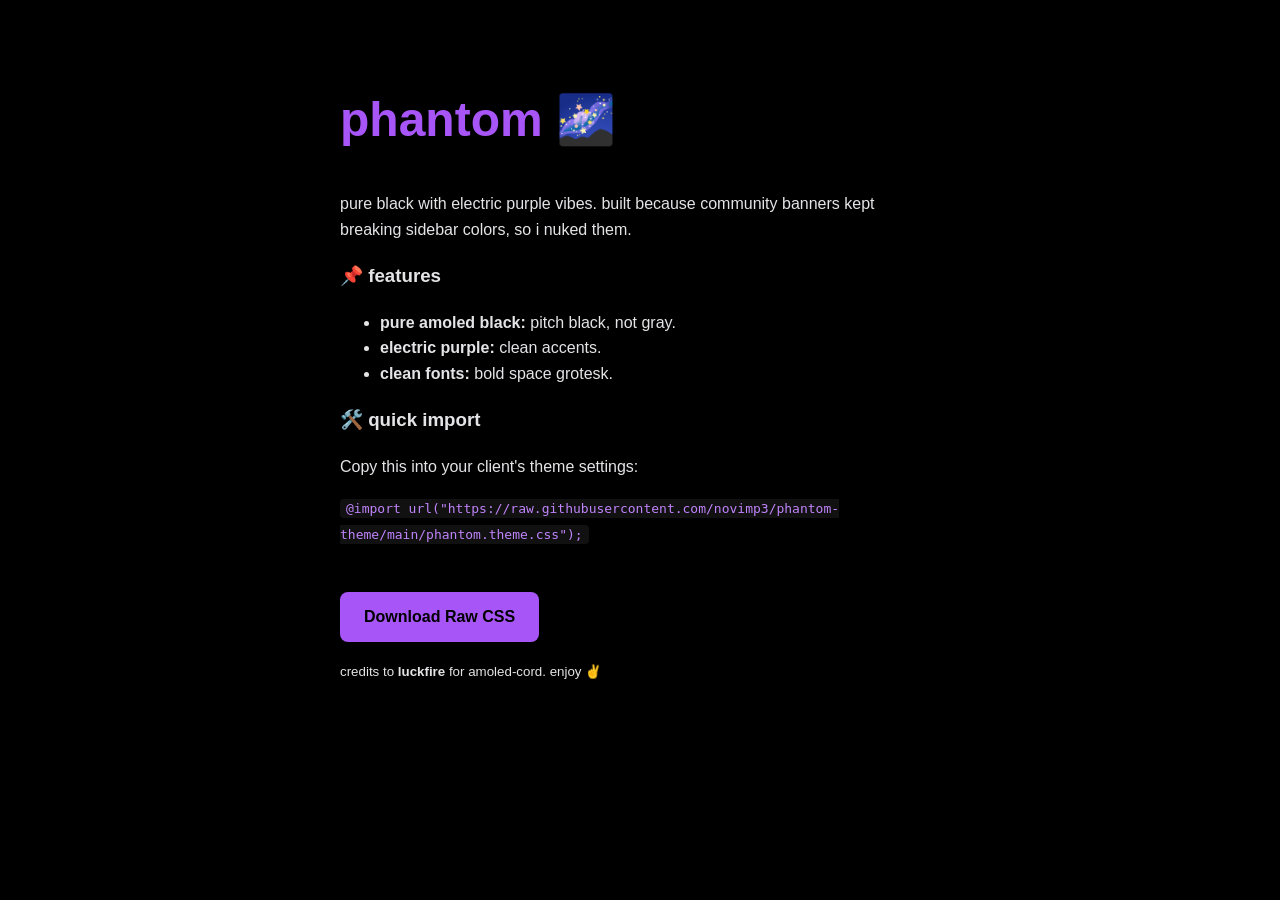
==== docs/index.html @ 42484d34 "Update and rename .gitkeep to index.html" ====
<!DOCTYPE html>
<html lang="en">
<head>
    <meta charset="UTF-8">
    <meta name="viewport" content="width=device-width, initial-scale=1.0">
    <title>phantom 🌌</title>
    <style>
        body {
            background-color: #000;
            color: #e4e4e7;
            font-family: 'Space Grotesk', sans-serif;
            margin: 0;
            padding: 50px;
            line-height: 1.6;
        }
        .container { max-width: 600px; margin: auto; }
        h1 { color: #a855f7; font-size: 3rem; }
        code { background: #111; padding: 2px 6px; border-radius: 4px; color: #c084fc; }
        a { color: #a855f7; text-decoration: none; font-weight: bold; }
        .btn {
            display: inline-block;
            background: #a855f7;
            color: #000;
            padding: 12px 24px;
            border-radius: 8px;
            font-weight: bold;
            margin-top: 20px;
        }
    </style>
</head>
<body>
    <div class="container">
        <h1>phantom 🌌</h1>
        <p>pure black with electric purple vibes. built because community banners kept breaking sidebar colors, so i nuked them.</p>
        
        <h3>📌 features</h3>
        <ul>
            <li><b>pure amoled black:</b> pitch black, not gray.</li>
            <li><b>electric purple:</b> clean accents.</li>
            <li><b>clean fonts:</b> bold space grotesk.</li>
        </ul>

        <h3>🛠️ quick import</h3>
        <p>Copy this into your client's theme settings:</p>
        <code>@import url("https://raw.githubusercontent.com/novimp3/phantom-theme/main/phantom.theme.css");</code>
        
        <br><br>
        <a href="https://raw.githubusercontent.com/novimp3/phantom-theme/main/phantom.theme.css" class="btn">Download Raw CSS</a>
        
        <p><small>credits to <b>luckfire</b> for amoled-cord. enjoy ✌️</small></p>
    </div>
</body>
</html>
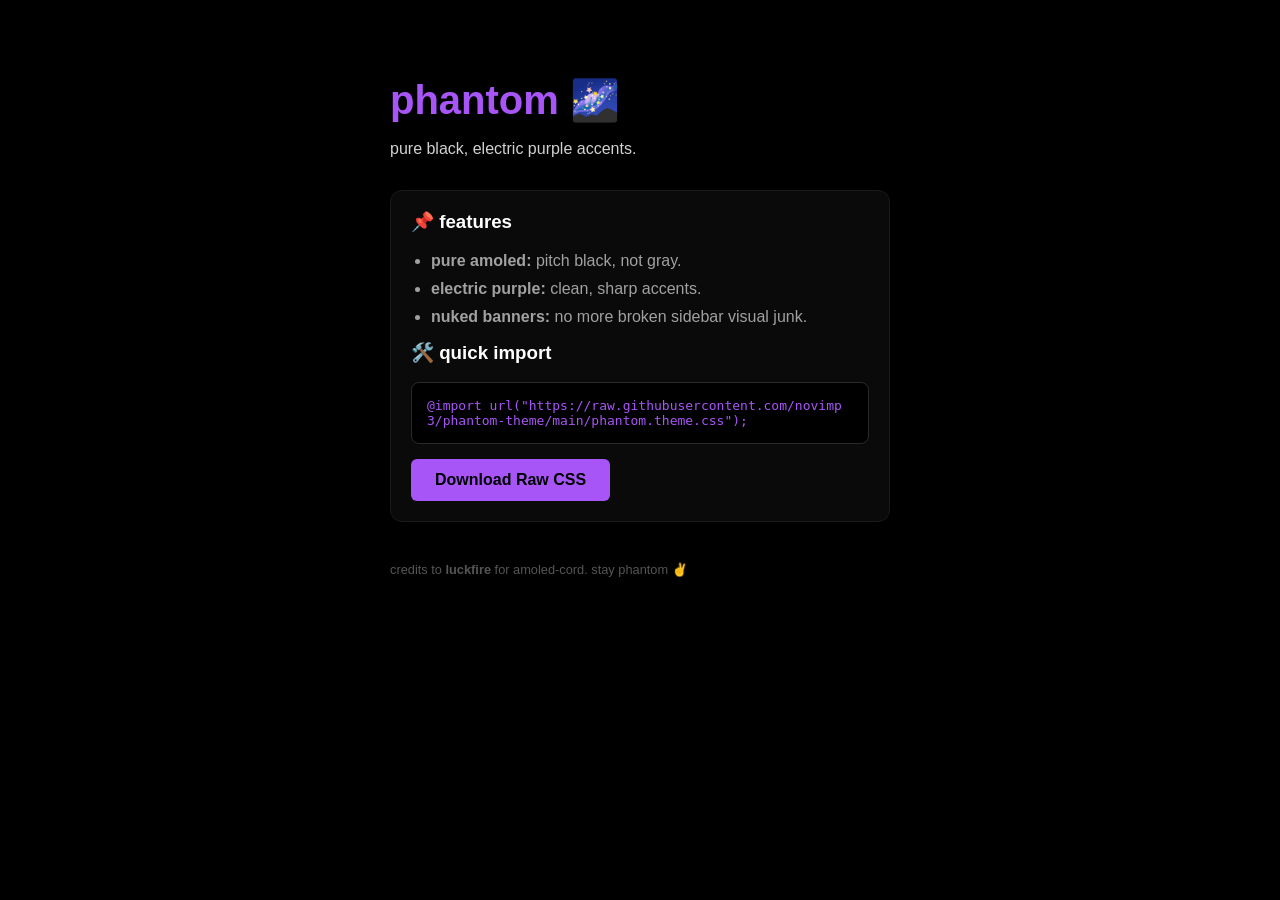
==== commit a6eb8266: "Update index.html" ====
--- a/docs/index.html
+++ b/docs/index.html
@@ -7,47 +7,69 @@
     <style>
         body {
             background-color: #000;
-            color: #e4e4e7;
-            font-family: 'Space Grotesk', sans-serif;
+            color: #d1d1d1;
+            font-family: -apple-system, BlinkMacSystemFont, "Segoe UI", Roboto, Helvetica, Arial, sans-serif;
+            display: flex;
+            justify-content: center;
+            padding: 50px 20px;
             margin: 0;
-            padding: 50px;
-            line-height: 1.6;
         }
-        .container { max-width: 600px; margin: auto; }
-        h1 { color: #a855f7; font-size: 3rem; }
-        code { background: #111; padding: 2px 6px; border-radius: 4px; color: #c084fc; }
-        a { color: #a855f7; text-decoration: none; font-weight: bold; }
+        .container {
+            max-width: 500px;
+            width: 100%;
+        }
+        h1 { color: #a855f7; font-size: 2.5rem; margin-bottom: 0.5rem; }
+        p { margin-bottom: 2rem; }
+        .feature-box { background: #0a0a0a; border: 1px solid #1a1a1a; padding: 20px; border-radius: 12px; }
+        h3 { color: #fff; margin-top: 0; }
+        ul { padding-left: 20px; color: #a1a1a1; }
+        li { margin-bottom: 10px; }
+        code {
+            display: block;
+            background: #000;
+            color: #a855f7;
+            padding: 15px;
+            border-radius: 8px;
+            border: 1px solid #2a2a2a;
+            margin: 15px 0;
+            word-break: break-all;
+        }
         .btn {
             display: inline-block;
             background: #a855f7;
             color: #000;
             padding: 12px 24px;
-            border-radius: 8px;
+            border-radius: 6px;
+            text-decoration: none;
             font-weight: bold;
-            margin-top: 20px;
+            transition: opacity 0.2s;
         }
+        .btn:hover { opacity: 0.8; }
+        footer { margin-top: 40px; font-size: 0.8rem; color: #555; }
     </style>
 </head>
 <body>
     <div class="container">
         <h1>phantom 🌌</h1>
-        <p>pure black with electric purple vibes. built because community banners kept breaking sidebar colors, so i nuked them.</p>
+        <p>pure black, electric purple accents.</p>
         
-        <h3>📌 features</h3>
-        <ul>
-            <li><b>pure amoled black:</b> pitch black, not gray.</li>
-            <li><b>electric purple:</b> clean accents.</li>
-            <li><b>clean fonts:</b> bold space grotesk.</li>
-        </ul>
+        <div class="feature-box">
+            <h3>📌 features</h3>
+            <ul>
+                <li><b>pure amoled:</b> pitch black, not gray.</li>
+                <li><b>electric purple:</b> clean, sharp accents.</li>
+                <li><b>nuked banners:</b> no more broken sidebar visual junk.</li>
+            </ul>
 
-        <h3>🛠️ quick import</h3>
-        <p>Copy this into your client's theme settings:</p>
-        <code>@import url("https://raw.githubusercontent.com/novimp3/phantom-theme/main/phantom.theme.css");</code>
-        
-        <br><br>
-        <a href="https://raw.githubusercontent.com/novimp3/phantom-theme/main/phantom.theme.css" class="btn">Download Raw CSS</a>
-        
-        <p><small>credits to <b>luckfire</b> for amoled-cord. enjoy ✌️</small></p>
+            <h3>🛠️ quick import</h3>
+            <code>@import url("https://raw.githubusercontent.com/novimp3/phantom-theme/main/phantom.theme.css");</code>
+            
+            <a href="https://raw.githubusercontent.com/novimp3/phantom-theme/main/phantom.theme.css" download="phantom.theme.css" class="btn">Download Raw CSS</a>
+        </div>
+
+        <footer>
+            credits to <b>luckfire</b> for amoled-cord. stay phantom ✌️
+        </footer>
     </div>
 </body>
 </html>
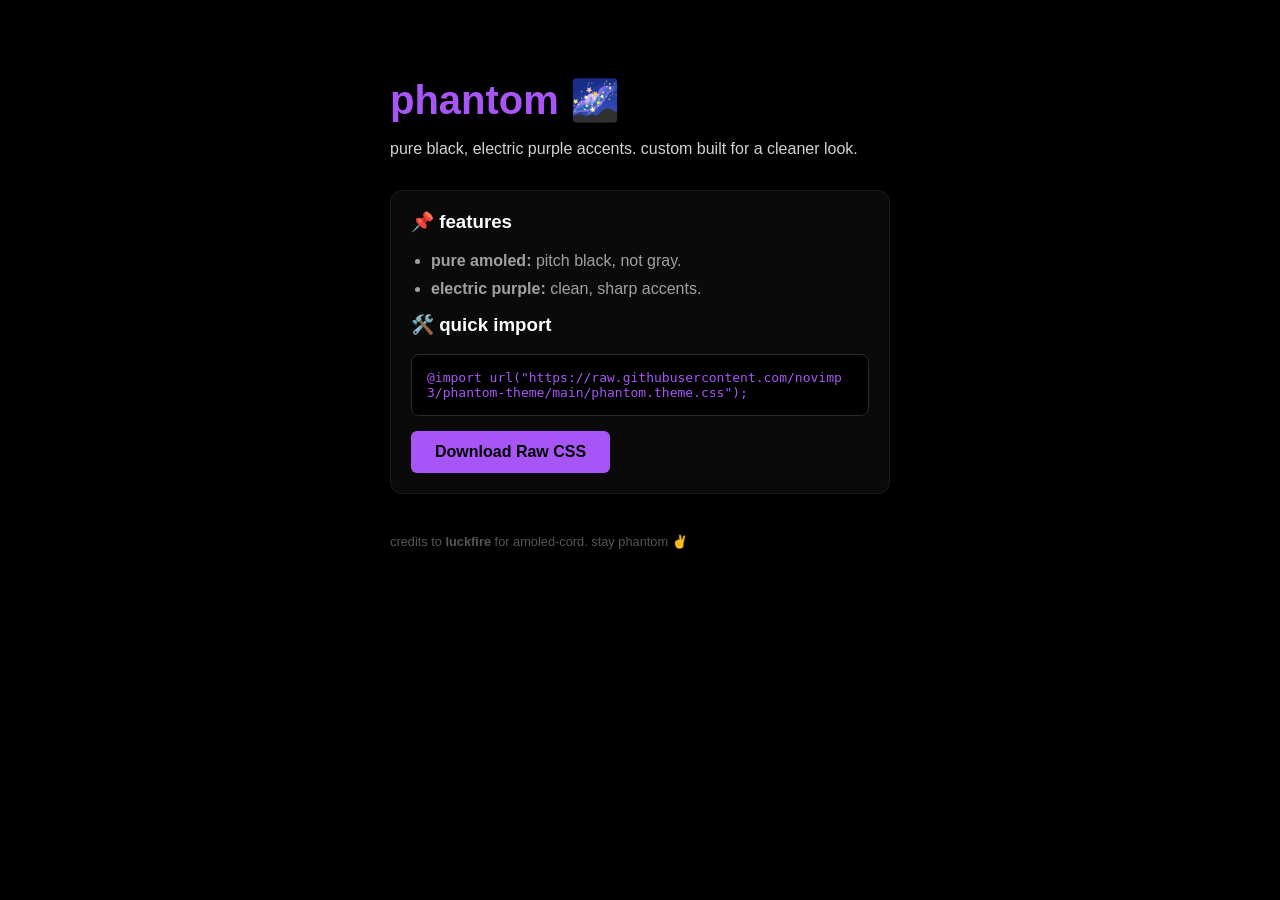
==== commit 52386cb9: "Update index.html" ====
--- a/docs/index.html
+++ b/docs/index.html
@@ -51,14 +51,13 @@
 <body>
     <div class="container">
         <h1>phantom 🌌</h1>
-        <p>pure black, electric purple accents.</p>
+        <p>pure black, electric purple accents. custom built for a cleaner look.</p>
         
         <div class="feature-box">
             <h3>📌 features</h3>
             <ul>
                 <li><b>pure amoled:</b> pitch black, not gray.</li>
                 <li><b>electric purple:</b> clean, sharp accents.</li>
-                <li><b>nuked banners:</b> no more broken sidebar visual junk.</li>
             </ul>
 
             <h3>🛠️ quick import</h3>
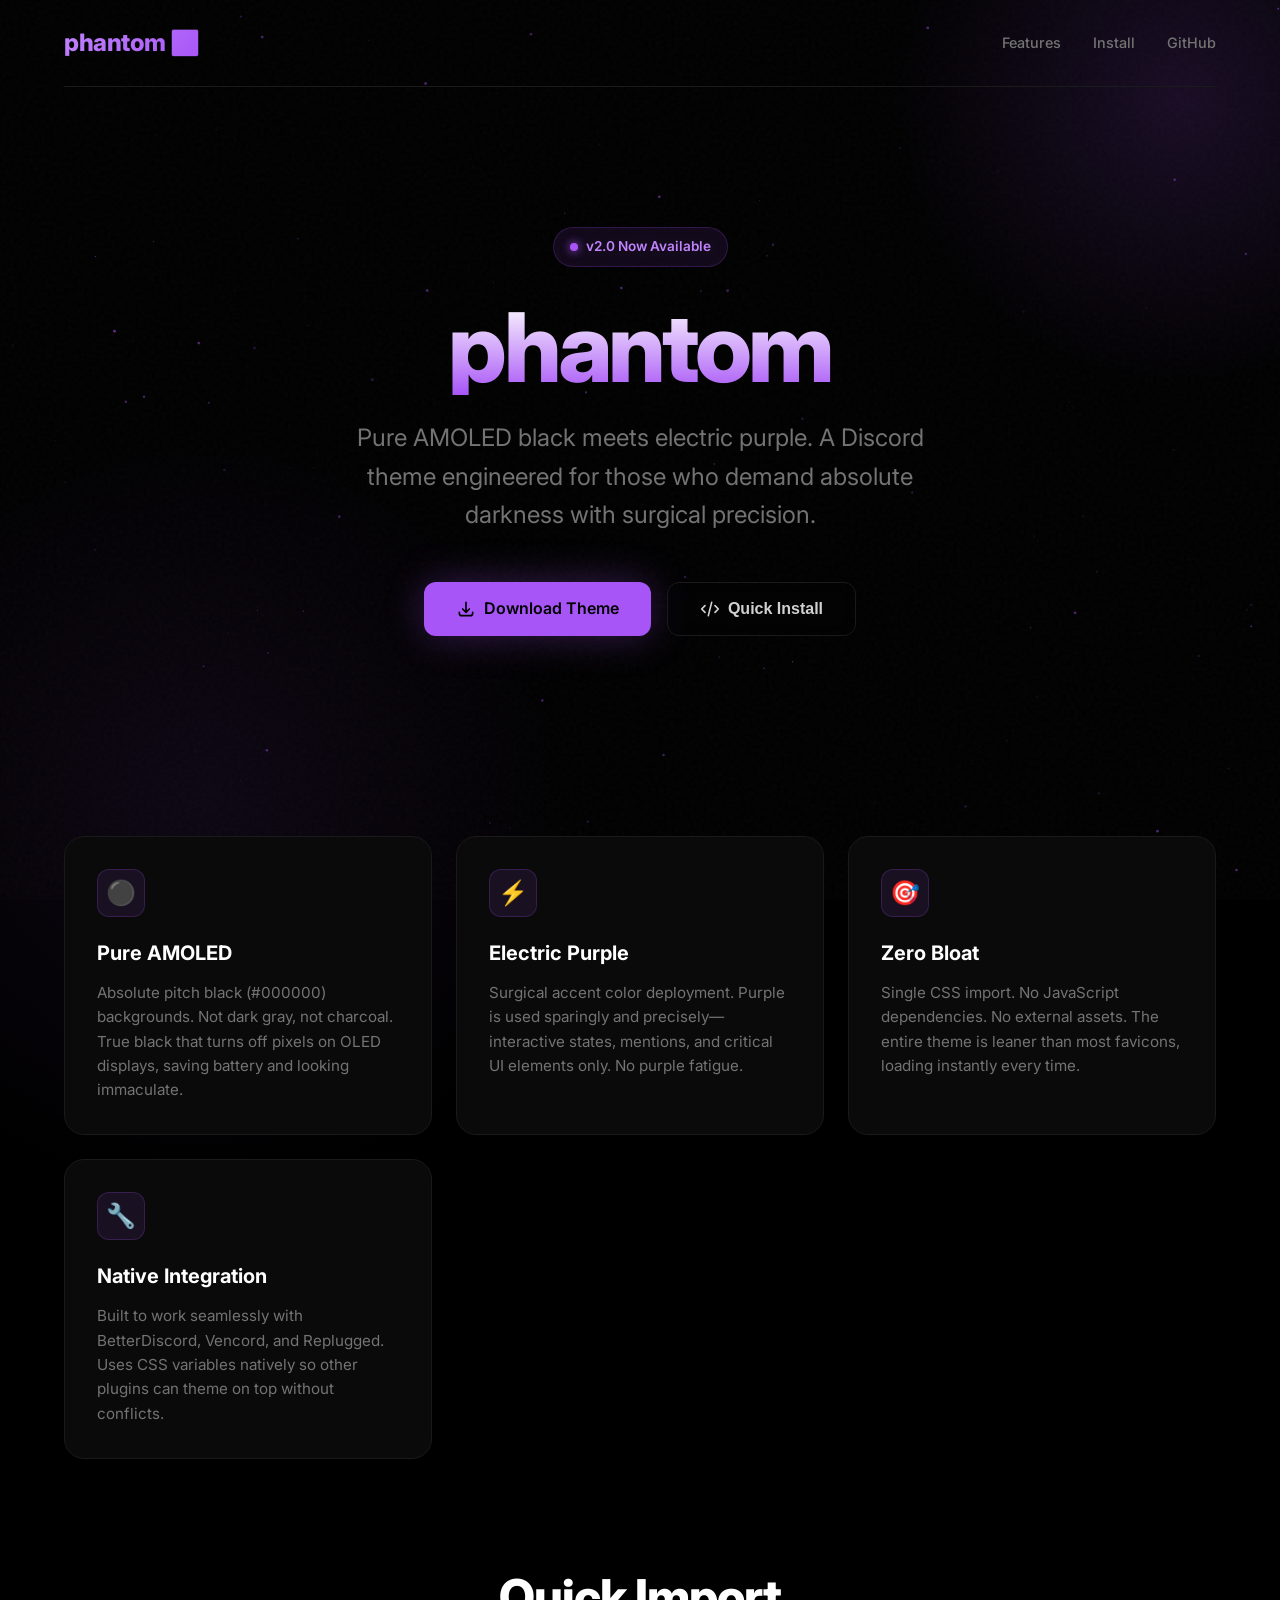
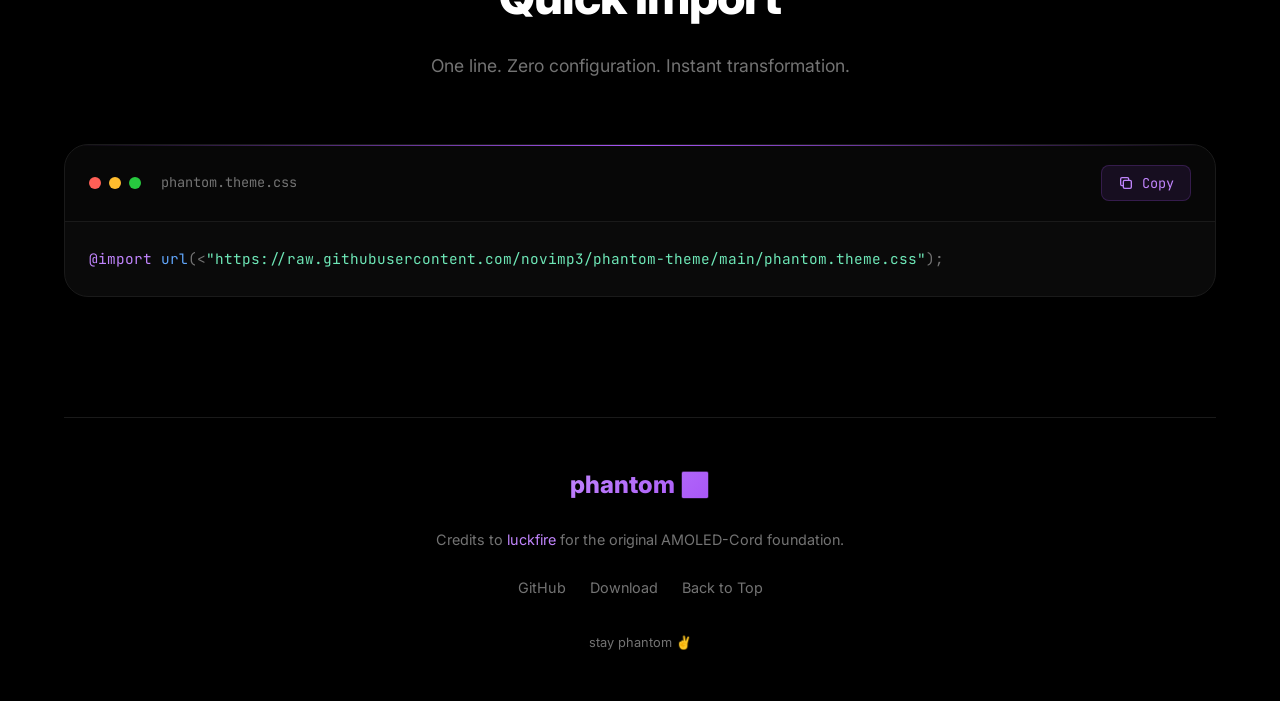
==== commit 3ae867a8: "Update index.html" ====
--- a/docs/index.html
+++ b/docs/index.html
@@ -5,70 +5,814 @@
     <meta name="viewport" content="width=device-width, initial-scale=1.0">
     <title>phantom 🌌</title>
     <style>
+        @import url('https://fonts.googleapis.com/css2?family=Inter:wght@300;400;500;600;700;800&family=JetBrains+Mono:wght@400;500&display=swap');
+        
+        * {
+            margin: 0;
+            padding: 0;
+            box-sizing: border-box;
+        }
+
+        :root {
+            --purple: #a855f7;
+            --purple-glow: #9333ea;
+            --purple-light: #c084fc;
+            --black: #000000;
+            --surface: #050505;
+            --surface-elevated: #0a0a0a;
+            --border: #1a1a1a;
+            --border-hover: #2a2a2a;
+            --text: #d1d1d1;
+            --text-muted: #737373;
+            --text-bright: #ffffff;
+        }
+
         body {
-            background-color: #000;
-            color: #d1d1d1;
-            font-family: -apple-system, BlinkMacSystemFont, "Segoe UI", Roboto, Helvetica, Arial, sans-serif;
-            display: flex;
+            background-color: var(--black);
+            color: var(--text);
+            font-family: 'Inter', -apple-system, BlinkMacSystemFont, sans-serif;
+            overflow-x: hidden;
+            line-height: 1.6;
+        }
+
+        #starfield {
+            position: fixed;
+            top: 0;
+            left: 0;
+            width: 100%;
+            height: 100%;
+            z-index: 0;
+            pointer-events: none;
+        }
+
+        .noise {
+            position: fixed;
+            top: 0;
+            left: 0;
+            width: 100%;
+            height: 100%;
+            opacity: 0.03;
+            z-index: 1;
+            pointer-events: none;
+            background-image: url("data:image/svg+xml,%3Csvg viewBox='0 0 256 256' xmlns='http://www.w3.org/2000/svg'%3E%3Cfilter id='noise'%3E%3CfeTurbulence type='fractalNoise' baseFrequency='0.9' numOctaves='4' stitchTiles='stitch'/%3E%3C/filter%3E%3Crect width='100%25' height='100%25' filter='url(%23noise)'/%3E%3C/svg%3E");
+        }
+
+        .orb {
+            position: fixed;
+            width: 600px;
+            height: 600px;
+            border-radius: 50%;
+            background: radial-gradient(circle, rgba(168,85,247,0.15) 0%, transparent 70%);
+            top: -200px;
+            right: -200px;
+            pointer-events: none;
+            z-index: 0;
+            animation: orbFloat 20s ease-in-out infinite;
+        }
+
+        .orb-2 {
+            bottom: -300px;
+            left: -200px;
+            top: auto;
+            right: auto;
+            width: 800px;
+            height: 800px;
+            background: radial-gradient(circle, rgba(168,85,247,0.08) 0%, transparent 70%);
+            animation-delay: -10s;
+        }
+
+        @keyframes orbFloat {
+            0%, 100% { transform: translate(0, 0) scale(1); }
+            33% { transform: translate(30px, -30px) scale(1.1); }
+            66% { transform: translate(-20px, 20px) scale(0.9); }
+        }
+
+        .container {
+            position: relative;
+            z-index: 2;
+            max-width: 1200px;
+            margin: 0 auto;
+            padding: 0 24px;
+        }
+
+        nav {
+            display: flex;
+            justify-content: space-between;
+            align-items: center;
+            padding: 24px 0;
+            margin-bottom: 80px;
+            border-bottom: 1px solid var(--border);
+            animation: fadeInDown 0.8s ease-out;
+        }
+
+        .logo {
+            font-size: 1.5rem;
+            font-weight: 800;
+            background: linear-gradient(135deg, var(--purple-light), var(--purple));
+            -webkit-background-clip: text;
+            -webkit-text-fill-color: transparent;
+            background-clip: text;
+            letter-spacing: -0.02em;
+        }
+
+        .nav-links {
+            display: flex;
+            gap: 32px;
+            list-style: none;
+        }
+
+        .nav-links a {
+            color: var(--text-muted);
+            text-decoration: none;
+            font-size: 0.9rem;
+            font-weight: 500;
+            transition: color 0.3s;
+            position: relative;
+        }
+
+        .nav-links a::after {
+            content: '';
+            position: absolute;
+            bottom: -4px;
+            left: 0;
+            width: 0;
+            height: 2px;
+            background: var(--purple);
+            transition: width 0.3s;
+        }
+
+        .nav-links a:hover {
+            color: var(--text-bright);
+        }
+
+        .nav-links a:hover::after {
+            width: 100%;
+        }
+
+        .hero {
+            text-align: center;
+            padding: 60px 0 100px;
+            animation: fadeInUp 1s ease-out;
+        }
+
+        .badge {
+            display: inline-flex;
+            align-items: center;
+            gap: 8px;
+            background: rgba(168,85,247,0.1);
+            border: 1px solid rgba(168,85,247,0.2);
+            color: var(--purple-light);
+            padding: 8px 16px;
+            border-radius: 100px;
+            font-size: 0.85rem;
+            font-weight: 600;
+            margin-bottom: 32px;
+            backdrop-filter: blur(10px);
+        }
+
+        .badge::before {
+            content: '';
+            width: 8px;
+            height: 8px;
+            background: var(--purple);
+            border-radius: 50%;
+            box-shadow: 0 0 10px var(--purple);
+            animation: pulse 2s infinite;
+        }
+
+        @keyframes pulse {
+            0%, 100% { opacity: 1; transform: scale(1); }
+            50% { opacity: 0.5; transform: scale(1.2); }
+        }
+
+        h1 {
+            font-size: clamp(3rem, 8vw, 6rem);
+            font-weight: 800;
+            letter-spacing: -0.04em;
+            line-height: 1;
+            margin-bottom: 24px;
+            background: linear-gradient(180deg, #ffffff 0%, #a855f7 100%);
+            -webkit-background-clip: text;
+            -webkit-text-fill-color: transparent;
+            background-clip: text;
+        }
+
+        .hero-subtitle {
+            font-size: clamp(1.1rem, 2.5vw, 1.5rem);
+            color: var(--text-muted);
+            max-width: 600px;
+            margin: 0 auto 48px;
+            font-weight: 400;
+        }
+
+        .hero-cta {
+            display: flex;
+            gap: 16px;
             justify-content: center;
-            padding: 50px 20px;
-            margin: 0;
-        }
-        .container {
+            flex-wrap: wrap;
+        }
+
+        .btn {
+            display: inline-flex;
+            align-items: center;
+            gap: 8px;
+            padding: 14px 32px;
+            border-radius: 12px;
+            font-weight: 600;
+            font-size: 1rem;
+            text-decoration: none;
+            transition: all 0.3s cubic-bezier(0.4, 0, 0.2, 1);
+            cursor: pointer;
+            border: none;
+            position: relative;
+            overflow: hidden;
+        }
+
+        .btn-primary {
+            background: var(--purple);
+            color: var(--black);
+            box-shadow: 0 0 40px rgba(168,85,247,0.3);
+        }
+
+        .btn-primary:hover {
+            transform: translateY(-2px);
+            box-shadow: 0 0 60px rgba(168,85,247,0.5);
+        }
+
+        .btn-secondary {
+            background: transparent;
+            color: var(--text);
+            border: 1px solid var(--border);
+            backdrop-filter: blur(10px);
+        }
+
+        .btn-secondary:hover {
+            border-color: var(--purple);
+            background: rgba(168,85,247,0.05);
+            transform: translateY(-2px);
+        }
+
+        .features-section {
+            margin: 100px 0;
+        }
+
+        .features-grid {
+            display: grid;
+            grid-template-columns: repeat(auto-fit, minmax(300px, 1fr));
+            gap: 24px;
+        }
+
+        .feature-card {
+            background: var(--surface-elevated);
+            border: 1px solid var(--border);
+            border-radius: 20px;
+            padding: 32px;
+            position: relative;
+            overflow: hidden;
+            transition: all 0.4s cubic-bezier(0.4, 0, 0.2, 1);
+            animation: fadeInUp 1s ease-out;
+            animation-fill-mode: both;
+        }
+
+        .feature-card:nth-child(1) { animation-delay: 0.1s; }
+        .feature-card:nth-child(2) { animation-delay: 0.2s; }
+        .feature-card:nth-child(3) { animation-delay: 0.3s; }
+        .feature-card:nth-child(4) { animation-delay: 0.4s; }
+
+        .feature-card::before {
+            content: '';
+            position: absolute;
+            top: 0;
+            left: 0;
+            right: 0;
+            height: 1px;
+            background: linear-gradient(90deg, transparent, var(--purple), transparent);
+            opacity: 0;
+            transition: opacity 0.4s;
+        }
+
+        .feature-card:hover {
+            border-color: var(--border-hover);
+            transform: translateY(-4px);
+            box-shadow: 0 20px 40px rgba(0,0,0,0.5);
+        }
+
+        .feature-card:hover::before {
+            opacity: 1;
+        }
+
+        .feature-icon {
+            width: 48px;
+            height: 48px;
+            background: rgba(168,85,247,0.1);
+            border: 1px solid rgba(168,85,247,0.2);
+            border-radius: 12px;
+            display: flex;
+            align-items: center;
+            justify-content: center;
+            font-size: 1.5rem;
+            margin-bottom: 20px;
+            transition: all 0.3s;
+        }
+
+        .feature-card:hover .feature-icon {
+            background: rgba(168,85,247,0.2);
+            transform: scale(1.1);
+            box-shadow: 0 0 20px rgba(168,85,247,0.2);
+        }
+
+        .feature-card h3 {
+            color: var(--text-bright);
+            font-size: 1.25rem;
+            margin-bottom: 12px;
+            font-weight: 700;
+        }
+
+        .feature-card p {
+            color: var(--text-muted);
+            font-size: 0.95rem;
+            line-height: 1.6;
+        }
+
+        .code-section {
+            margin: 100px 0;
+            animation: fadeInUp 1s ease-out;
+        }
+
+        .section-header {
+            text-align: center;
+            margin-bottom: 64px;
+            animation: fadeInUp 1s ease-out;
+        }
+
+        .section-header h2 {
+            font-size: clamp(2rem, 5vw, 3rem);
+            font-weight: 800;
+            color: var(--text-bright);
+            margin-bottom: 16px;
+            letter-spacing: -0.02em;
+        }
+
+        .section-header p {
+            color: var(--text-muted);
+            font-size: 1.1rem;
             max-width: 500px;
-            width: 100%;
-        }
-        h1 { color: #a855f7; font-size: 2.5rem; margin-bottom: 0.5rem; }
-        p { margin-bottom: 2rem; }
-        .feature-box { background: #0a0a0a; border: 1px solid #1a1a1a; padding: 20px; border-radius: 12px; }
-        h3 { color: #fff; margin-top: 0; }
-        ul { padding-left: 20px; color: #a1a1a1; }
-        li { margin-bottom: 10px; }
-        code {
+            margin: 0 auto;
+        }
+
+        .code-window {
+            background: var(--surface-elevated);
+            border: 1px solid var(--border);
+            border-radius: 24px;
+            overflow: hidden;
+            position: relative;
+        }
+
+        .code-window::before {
+            content: '';
+            position: absolute;
+            top: 0;
+            left: 0;
+            right: 0;
+            height: 1px;
+            background: linear-gradient(90deg, transparent, var(--purple), transparent);
+        }
+
+        .code-header {
+            display: flex;
+            align-items: center;
+            justify-content: space-between;
+            padding: 20px 24px;
+            border-bottom: 1px solid var(--border);
+            background: rgba(0,0,0,0.3);
+        }
+
+        .code-header-left {
+            display: flex;
+            align-items: center;
+            gap: 12px;
+        }
+
+        .code-dots {
+            display: flex;
+            gap: 8px;
+        }
+
+        .code-dot {
+            width: 12px;
+            height: 12px;
+            border-radius: 50%;
+        }
+
+        .code-label {
+            color: var(--text-muted);
+            font-size: 0.85rem;
+            font-family: 'JetBrains Mono', monospace;
+            margin-left: 8px;
+        }
+
+        .copy-btn {
+            background: rgba(168,85,247,0.1);
+            border: 1px solid rgba(168,85,247,0.2);
+            color: var(--purple-light);
+            padding: 8px 16px;
+            border-radius: 8px;
+            font-family: 'JetBrains Mono', monospace;
+            font-size: 0.85rem;
+            cursor: pointer;
+            transition: all 0.3s;
+            display: flex;
+            align-items: center;
+            gap: 8px;
+        }
+
+        .copy-btn:hover {
+            background: rgba(168,85,247,0.2);
+            box-shadow: 0 0 20px rgba(168,85,247,0.1);
+        }
+
+        .copy-btn.copied {
+            background: rgba(39, 201, 63, 0.1);
+            border-color: rgba(39, 201, 63, 0.2);
+            color: #27c93f;
+        }
+
+        .code-content {
+            padding: 24px;
+            overflow-x: auto;
+        }
+
+        .code-content code {
+            font-family: 'JetBrains Mono', monospace;
+            font-size: 0.9rem;
+            line-height: 1.8;
+            color: var(--text-muted);
             display: block;
-            background: #000;
-            color: #a855f7;
-            padding: 15px;
-            border-radius: 8px;
-            border: 1px solid #2a2a2a;
-            margin: 15px 0;
-            word-break: break-all;
-        }
-        .btn {
-            display: inline-block;
-            background: #a855f7;
-            color: #000;
-            padding: 12px 24px;
-            border-radius: 6px;
+        }
+
+        .code-keyword { color: var(--purple-light); }
+        .code-string { color: #6ee7b7; }
+        .code-comment { color: #525252; }
+        .code-func { color: #60a5fa; }
+
+        footer {
+            margin-top: 120px;
+            padding: 48px 0;
+            border-top: 1px solid var(--border);
+            text-align: center;
+            animation: fadeInUp 1s ease-out;
+        }
+
+        .footer-content {
+            display: flex;
+            flex-direction: column;
+            align-items: center;
+            gap: 24px;
+        }
+
+        .footer-logo {
+            font-size: 1.5rem;
+            font-weight: 800;
+            background: linear-gradient(135deg, var(--purple-light), var(--purple));
+            -webkit-background-clip: text;
+            -webkit-text-fill-color: transparent;
+            background-clip: text;
+        }
+
+        .footer-text {
+            color: var(--text-muted);
+            font-size: 0.9rem;
+        }
+
+        .footer-text a {
+            color: var(--purple-light);
             text-decoration: none;
-            font-weight: bold;
-            transition: opacity 0.2s;
-        }
-        .btn:hover { opacity: 0.8; }
-        footer { margin-top: 40px; font-size: 0.8rem; color: #555; }
+            transition: opacity 0.3s;
+        }
+
+        .footer-text a:hover {
+            opacity: 0.8;
+        }
+
+        .footer-links {
+            display: flex;
+            gap: 24px;
+            list-style: none;
+        }
+
+        .footer-links a {
+            color: var(--text-muted);
+            text-decoration: none;
+            font-size: 0.9rem;
+            transition: color 0.3s;
+        }
+
+        .footer-links a:hover {
+            color: var(--text-bright);
+        }
+
+        ::-webkit-scrollbar {
+            width: 8px;
+            height: 8px;
+        }
+
+        ::-webkit-scrollbar-track {
+            background: var(--black);
+        }
+
+        ::-webkit-scrollbar-thumb {
+            background: var(--border);
+            border-radius: 4px;
+        }
+
+        ::-webkit-scrollbar-thumb:hover {
+            background: var(--border-hover);
+        }
+
+        ::selection {
+            background: rgba(168,85,247,0.3);
+            color: var(--text-bright);
+        }
+
+        @keyframes fadeInUp {
+            from {
+                opacity: 0;
+                transform: translateY(30px);
+            }
+            to {
+                opacity: 1;
+                transform: translateY(0);
+            }
+        }
+
+        @keyframes fadeInDown {
+            from {
+                opacity: 0;
+                transform: translateY(-20px);
+            }
+            to {
+                opacity: 1;
+                transform: translateY(0);
+            }
+        }
+
+        @media (max-width: 768px) {
+            .nav-links {
+                display: none;
+            }
+            
+            .hero-cta {
+                flex-direction: column;
+                align-items: center;
+            }
+            
+            .btn {
+                width: 100%;
+                justify-content: center;
+                max-width: 300px;
+            }
+        }
+
+        .glow-hover {
+            transition: box-shadow 0.3s;
+        }
+
+        .glow-hover:hover {
+            box-shadow: 0 0 30px rgba(168,85,247,0.15);
+        }
     </style>
+<base target="_blank">
 </head>
 <body>
+    <canvas id="starfield"></canvas>
+    <div class="noise"></div>
+    <div class="orb"></div>
+    <div class="orb orb-2"></div>
+
     <div class="container">
-        <h1>phantom 🌌</h1>
-        <p>pure black, electric purple accents. custom built for a cleaner look.</p>
-        
-        <div class="feature-box">
-            <h3>📌 features</h3>
-            <ul>
-                <li><b>pure amoled:</b> pitch black, not gray.</li>
-                <li><b>electric purple:</b> clean, sharp accents.</li>
+        <nav>
+            <div class="logo">phantom 🌌</div>
+            <ul class="nav-links">
+                <li><a href="#features">Features</a></li>
+                <li><a href="#install">Install</a></li>
+                <li><a href="https://github.com/novimp3/phantom-theme" target="_blank">GitHub</a></li>
             </ul>
-
-            <h3>🛠️ quick import</h3>
-            <code>@import url("https://raw.githubusercontent.com/novimp3/phantom-theme/main/phantom.theme.css");</code>
-            
-            <a href="https://raw.githubusercontent.com/novimp3/phantom-theme/main/phantom.theme.css" download="phantom.theme.css" class="btn">Download Raw CSS</a>
-        </div>
+        </nav>
+
+        <section class="hero">
+            <div class="badge">v2.0 Now Available</div>
+            <h1>phantom</h1>
+            <p class="hero-subtitle">Pure AMOLED black meets electric purple. A Discord theme engineered for those who demand absolute darkness with surgical precision.</p>
+            <div class="hero-cta">
+                <a href="https://raw.githubusercontent.com/novimp3/phantom-theme/main/phantom.theme.css" download="phantom.theme.css" class="btn btn-primary">
+                    <svg width="20" height="20" fill="none" stroke="currentColor" viewBox="0 0 24 24"><path stroke-linecap="round" stroke-linejoin="round" stroke-width="2" d="M4 16v1a3 3 0 003 3h10a3 3 0 003-3v-1m-4-4l-4 4m0 0l-4-4m4 4V4"></path></svg>
+                    Download Theme
+                </a>
+                <button class="btn btn-secondary" onclick="document.getElementById('install').scrollIntoView({behavior: 'smooth'})">
+                    <svg width="20" height="20" fill="none" stroke="currentColor" viewBox="0 0 24 24"><path stroke-linecap="round" stroke-linejoin="round" stroke-width="2" d="M10 20l4-16m4 4l4 4-4 4M6 16l-4-4 4-4"></path></svg>
+                    Quick Install
+                </button>
+            </div>
+        </section>
+
+        <section class="features-section" id="features">
+            <div class="features-grid">
+                <div class="feature-card">
+                    <div class="feature-icon">⚫</div>
+                    <h3>Pure AMOLED</h3>
+                    <p>Absolute pitch black (#000000) backgrounds. Not dark gray, not charcoal. True black that turns off pixels on OLED displays, saving battery and looking immaculate.</p>
+                </div>
+                <div class="feature-card">
+                    <div class="feature-icon">⚡</div>
+                    <h3>Electric Purple</h3>
+                    <p>Surgical accent color deployment. Purple is used sparingly and precisely—interactive states, mentions, and critical UI elements only. No purple fatigue.</p>
+                </div>
+                <div class="feature-card">
+                    <div class="feature-icon">🎯</div>
+                    <h3>Zero Bloat</h3>
+                    <p>Single CSS import. No JavaScript dependencies. No external assets. The entire theme is leaner than most favicons, loading instantly every time.</p>
+                </div>
+                <div class="feature-card">
+                    <div class="feature-icon">🔧</div>
+                    <h3>Native Integration</h3>
+                    <p>Built to work seamlessly with BetterDiscord, Vencord, and Replugged. Uses CSS variables natively so other plugins can theme on top without conflicts.</p>
+                </div>
+            </div>
+        </section>
+
+        <section class="code-section" id="install">
+            <div class="section-header">
+                <h2>Quick Import</h2>
+                <p>One line. Zero configuration. Instant transformation.</p>
+            </div>
+            <div class="code-window glow-hover">
+                <div class="code-header">
+                    <div class="code-header-left">
+                        <div class="code-dots">
+                            <div class="code-dot" style="background: #ff5f56;"></div>
+                            <div class="code-dot" style="background: #ffbd2e;"></div>
+                            <div class="code-dot" style="background: #27c93f;"></div>
+                        </div>
+                        <span class="code-label">phantom.theme.css</span>
+                    </div>
+                    <button class="copy-btn" onclick="copyCode(this)">
+                        <svg width="16" height="16" fill="none" stroke="currentColor" viewBox="0 0 24 24"><path stroke-linecap="round" stroke-linejoin="round" stroke-width="2" d="M8 16H6a2 2 0 01-2-2V6a2 2 0 012-2h8a2 2 0 012 2v2m-6 12h8a2 2 0 002-2v-8a2 2 0 00-2-2h-8a2 2 0 00-2 2v8a2 2 0 002 2z"></path></svg>
+                        <span>Copy</span>
+                    </button>
+                </div>
+                <div class="code-content">
+                    <code><span class="code-keyword">@import</span> <span class="code-func">url</span>(<<span class="code-string">"https://raw.githubusercontent.com/novimp3/phantom-theme/main/phantom.theme.css"</span>);</code>
+                </div>
+            </div>
+        </section>
 
         <footer>
-            credits to <b>luckfire</b> for amoled-cord. stay phantom ✌️
+            <div class="footer-content">
+                <div class="footer-logo">phantom 🌌</div>
+                <p class="footer-text">
+                    Credits to <a href="https://github.com/luckfire" target="_blank">luckfire</a> for the original AMOLED-Cord foundation.
+                </p>
+                <ul class="footer-links">
+                    <li><a href="https://github.com/novimp3/phantom-theme" target="_blank">GitHub</a></li>
+                    <li><a href="https://raw.githubusercontent.com/novimp3/phantom-theme/main/phantom.theme.css" download>Download</a></li>
+                    <li><a href="#" onclick="window.scrollTo({top: 0, behavior: 'smooth'}); return false;">Back to Top</a></li>
+                </ul>
+                <p class="footer-text" style="font-size: 0.8rem; margin-top: 8px;">stay phantom ✌️</p>
+            </div>
         </footer>
     </div>
+
+    <script>
+        const canvas = document.getElementById('starfield');
+        const ctx = canvas.getContext('2d');
+        let width, height;
+        let stars = [];
+        const numStars = 150;
+
+        function resize() {
+            width = window.innerWidth;
+            height = window.innerHeight;
+            canvas.width = width;
+            canvas.height = height;
+        }
+
+        class Star {
+            constructor() {
+                this.reset();
+            }
+
+            reset() {
+                this.x = Math.random() * width;
+                this.y = Math.random() * height;
+                this.size = Math.random() * 1.5;
+                this.speedX = (Math.random() - 0.5) * 0.2;
+                this.speedY = (Math.random() - 0.5) * 0.2;
+                this.opacity = Math.random();
+                this.fadeSpeed = 0.005 + Math.random() * 0.01;
+            }
+
+            update() {
+                this.x += this.speedX;
+                this.y += this.speedY;
+                this.opacity += this.fadeSpeed;
+
+                if (this.opacity > 1 || this.opacity < 0) {
+                    this.fadeSpeed = -this.fadeSpeed;
+                }
+
+                if (this.x < 0 || this.x > width || this.y < 0 || this.y > height) {
+                    this.reset();
+                }
+            }
+
+            draw() {
+                ctx.fillStyle = `rgba(168, 85, 247, ${this.opacity * 0.5})`;
+                ctx.beginPath();
+                ctx.arc(this.x, this.y, this.size, 0, Math.PI * 2);
+                ctx.fill();
+            }
+        }
+
+        function initStars() {
+            stars = [];
+            for (let i = 0; i < numStars; i++) {
+                stars.push(new Star());
+            }
+        }
+
+        function animate() {
+            ctx.clearRect(0, 0, width, height);
+            stars.forEach(star => {
+                star.update();
+                star.draw();
+            });
+            requestAnimationFrame(animate);
+        }
+
+        window.addEventListener('resize', () => {
+            resize();
+            initStars();
+        });
+
+        resize();
+        initStars();
+        animate();
+
+        function copyCode(btn) {
+            const code = `@import url("https://raw.githubusercontent.com/novimp3/phantom-theme/main/phantom.theme.css");`;
+            navigator.clipboard.writeText(code).then(() => {
+                const original = btn.innerHTML;
+                btn.innerHTML = `<svg width="16" height="16" fill="none" stroke="currentColor" viewBox="0 0 24 24"><path stroke-linecap="round" stroke-linejoin="round" stroke-width="2" d="M5 13l4 4L19 7"></path></svg><span>Copied!</span>`;
+                btn.classList.add('copied');
+                
+                setTimeout(() => {
+                    btn.innerHTML = original;
+                    btn.classList.remove('copied');
+                }, 2000);
+            });
+        }
+
+        const observerOptions = {
+            threshold: 0.1,
+            rootMargin: '0px 0px -50px 0px'
+        };
+
+        const observer = new IntersectionObserver((entries) => {
+            entries.forEach(entry => {
+                if (entry.isIntersecting) {
+                    entry.target.style.opacity = '1';
+                    entry.target.style.transform = 'translateY(0)';
+                }
+            });
+        }, observerOptions);
+
+        document.querySelectorAll('.feature-card').forEach(el => {
+            el.style.opacity = '0';
+            el.style.transform = 'translateY(20px)';
+            el.style.transition = 'opacity 0.6s ease-out, transform 0.6s ease-out';
+            observer.observe(el);
+        });
+
+        document.querySelectorAll('a[href^="#"]').forEach(anchor => {
+            anchor.addEventListener('click', function (e) {
+                e.preventDefault();
+                const target = document.querySelector(this.getAttribute('href'));
+                if (target) {
+                    target.scrollIntoView({ behavior: 'smooth', block: 'start' });
+                }
+            });
+        });
+
+        document.addEventListener('mousemove', (e) => {
+            const orbs = document.querySelectorAll('.orb');
+            const x = (e.clientX / window.innerWidth - 0.5) * 20;
+            const y = (e.clientY / window.innerHeight - 0.5) * 20;
+            
+            orbs.forEach((orb, index) => {
+                const factor = index === 0 ? 1 : -1;
+                orb.style.transform = `translate(${x * factor}px, ${y * factor}px)`;
+            });
+        });
+    </script>
 </body>
 </html>
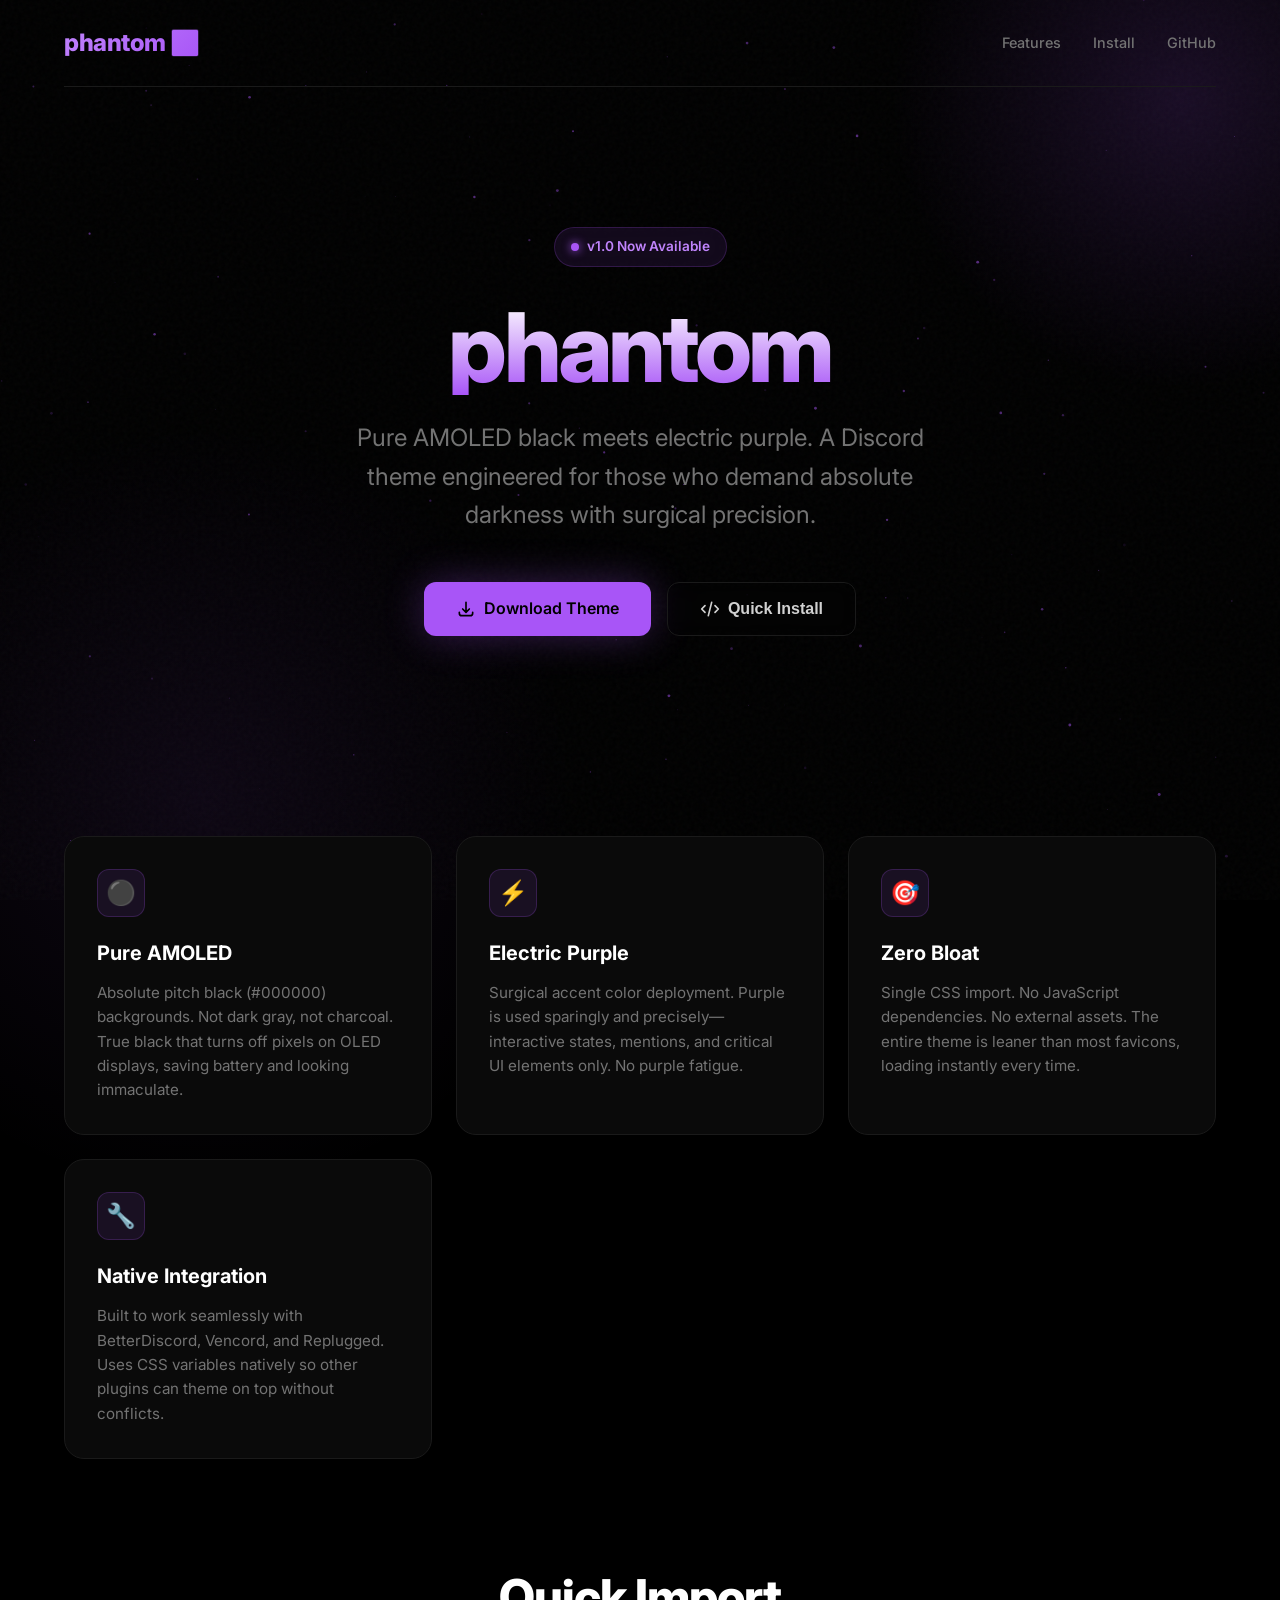
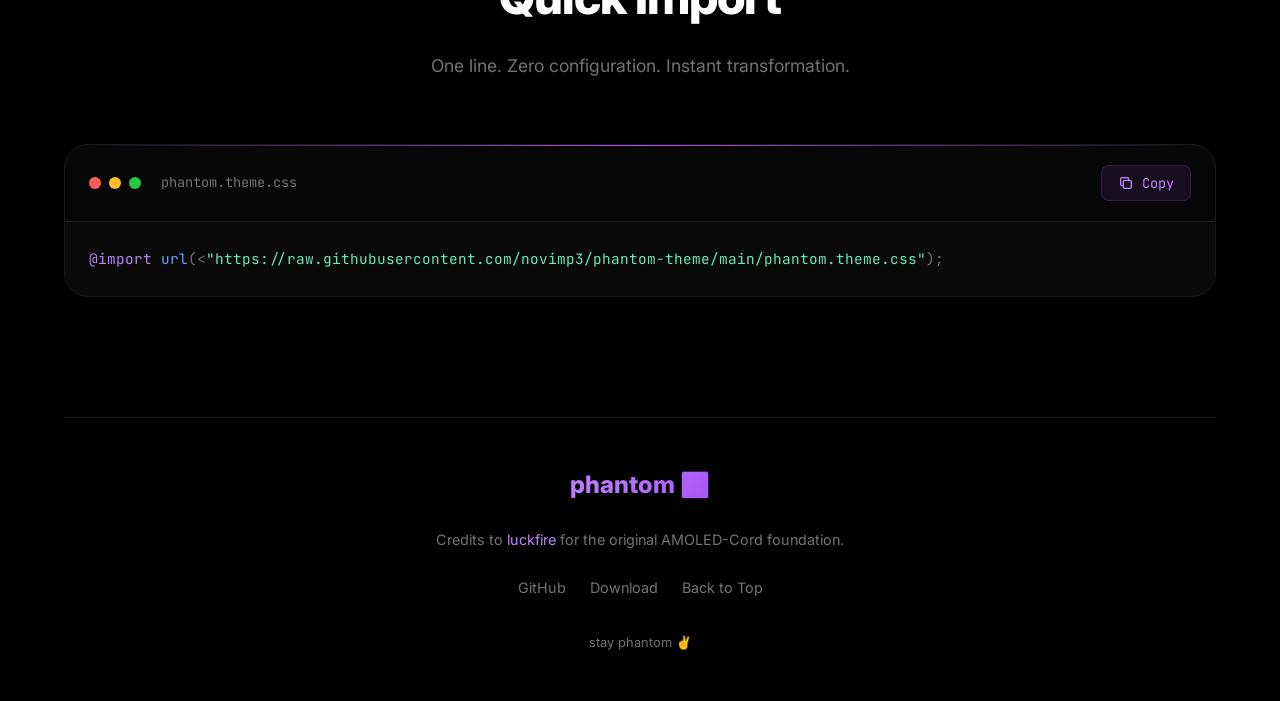
==== commit b5b345b1: "Update index.html" ====
--- a/docs/index.html
+++ b/docs/index.html
@@ -600,7 +600,7 @@
         </nav>
 
         <section class="hero">
-            <div class="badge">v2.0 Now Available</div>
+            <div class="badge">v1.0 Now Available</div>
             <h1>phantom</h1>
             <p class="hero-subtitle">Pure AMOLED black meets electric purple. A Discord theme engineered for those who demand absolute darkness with surgical precision.</p>
             <div class="hero-cta">
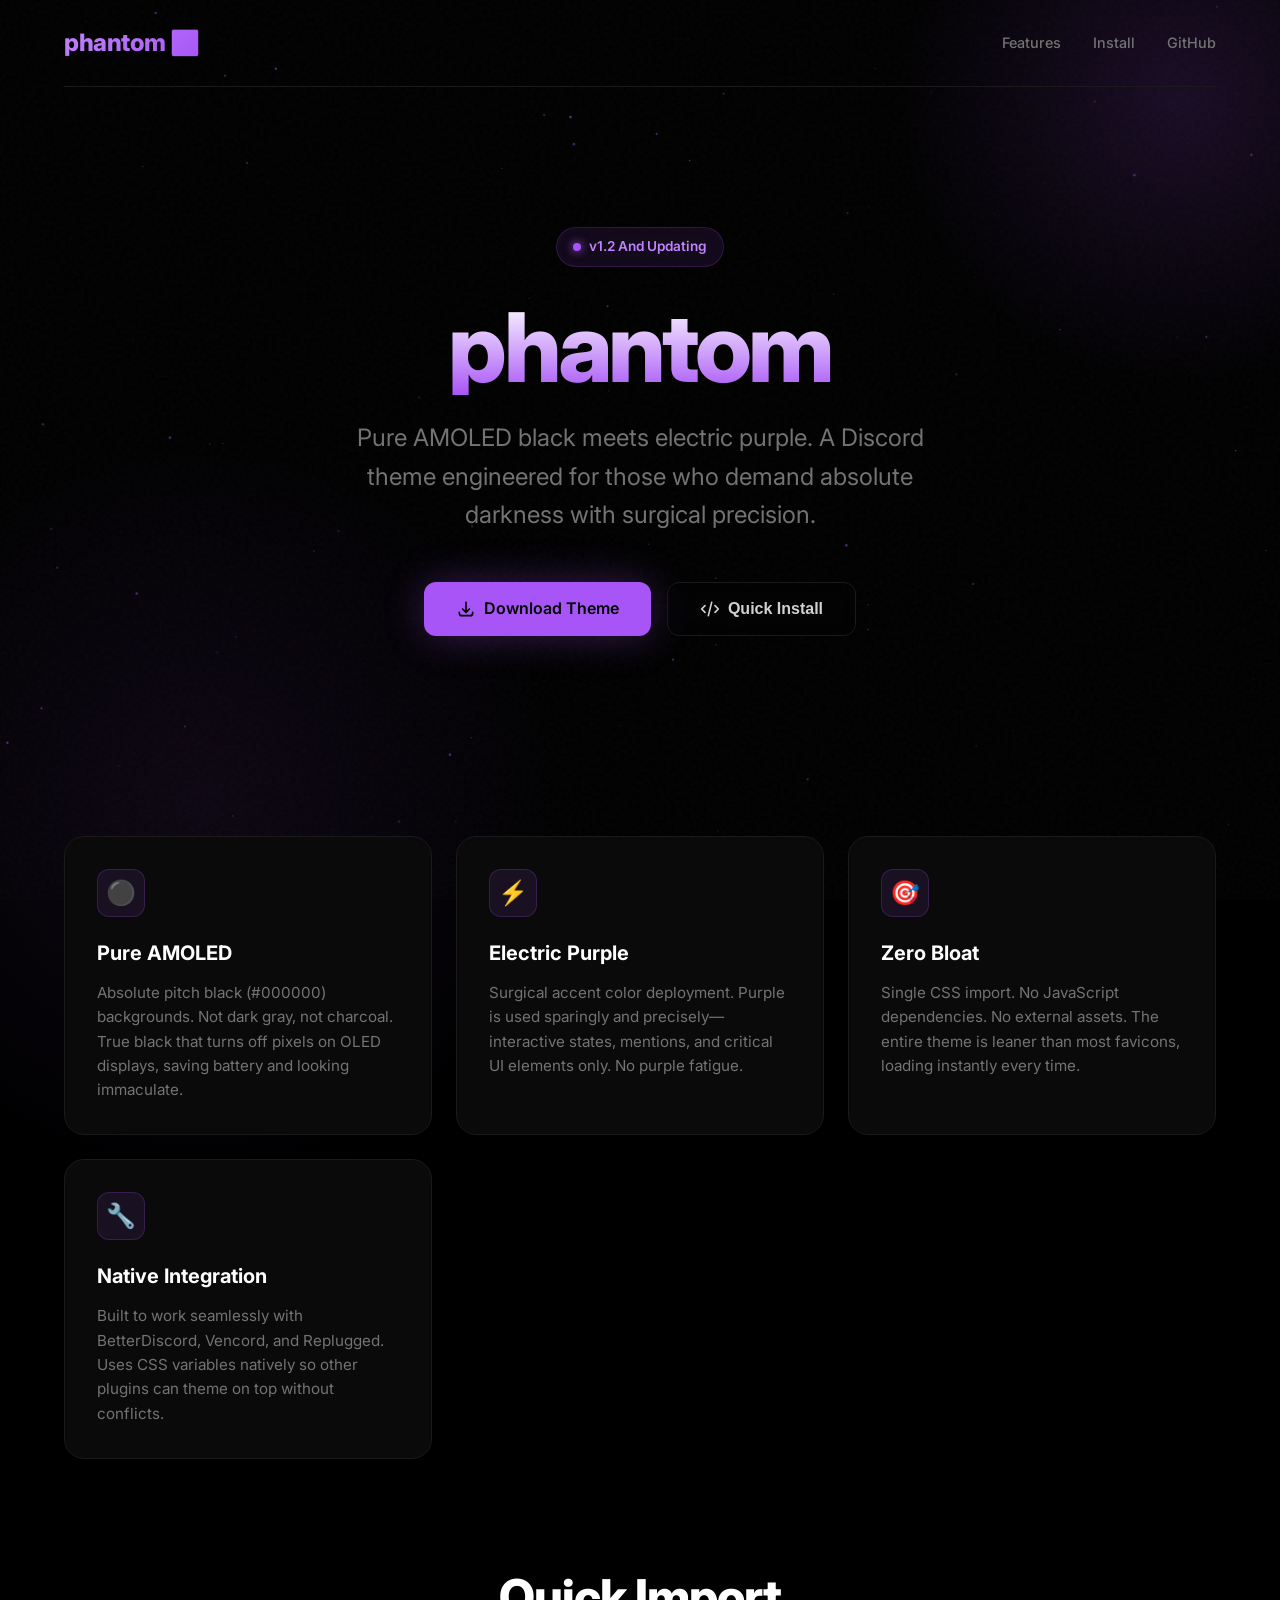
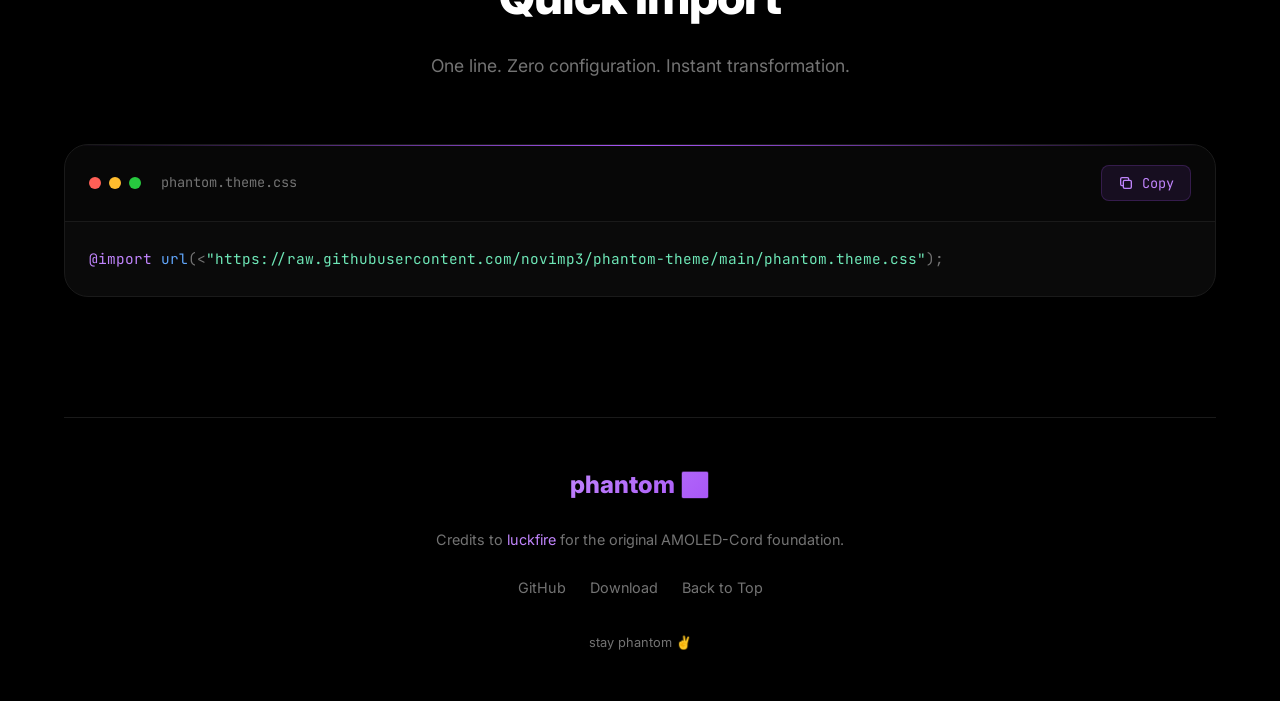
==== commit 1d092711: "Update index.html" ====
--- a/docs/index.html
+++ b/docs/index.html
@@ -600,7 +600,7 @@
         </nav>
 
         <section class="hero">
-            <div class="badge">v1.0 Now Available</div>
+            <div class="badge">v1.2 And Updating</div>
             <h1>phantom</h1>
             <p class="hero-subtitle">Pure AMOLED black meets electric purple. A Discord theme engineered for those who demand absolute darkness with surgical precision.</p>
             <div class="hero-cta">
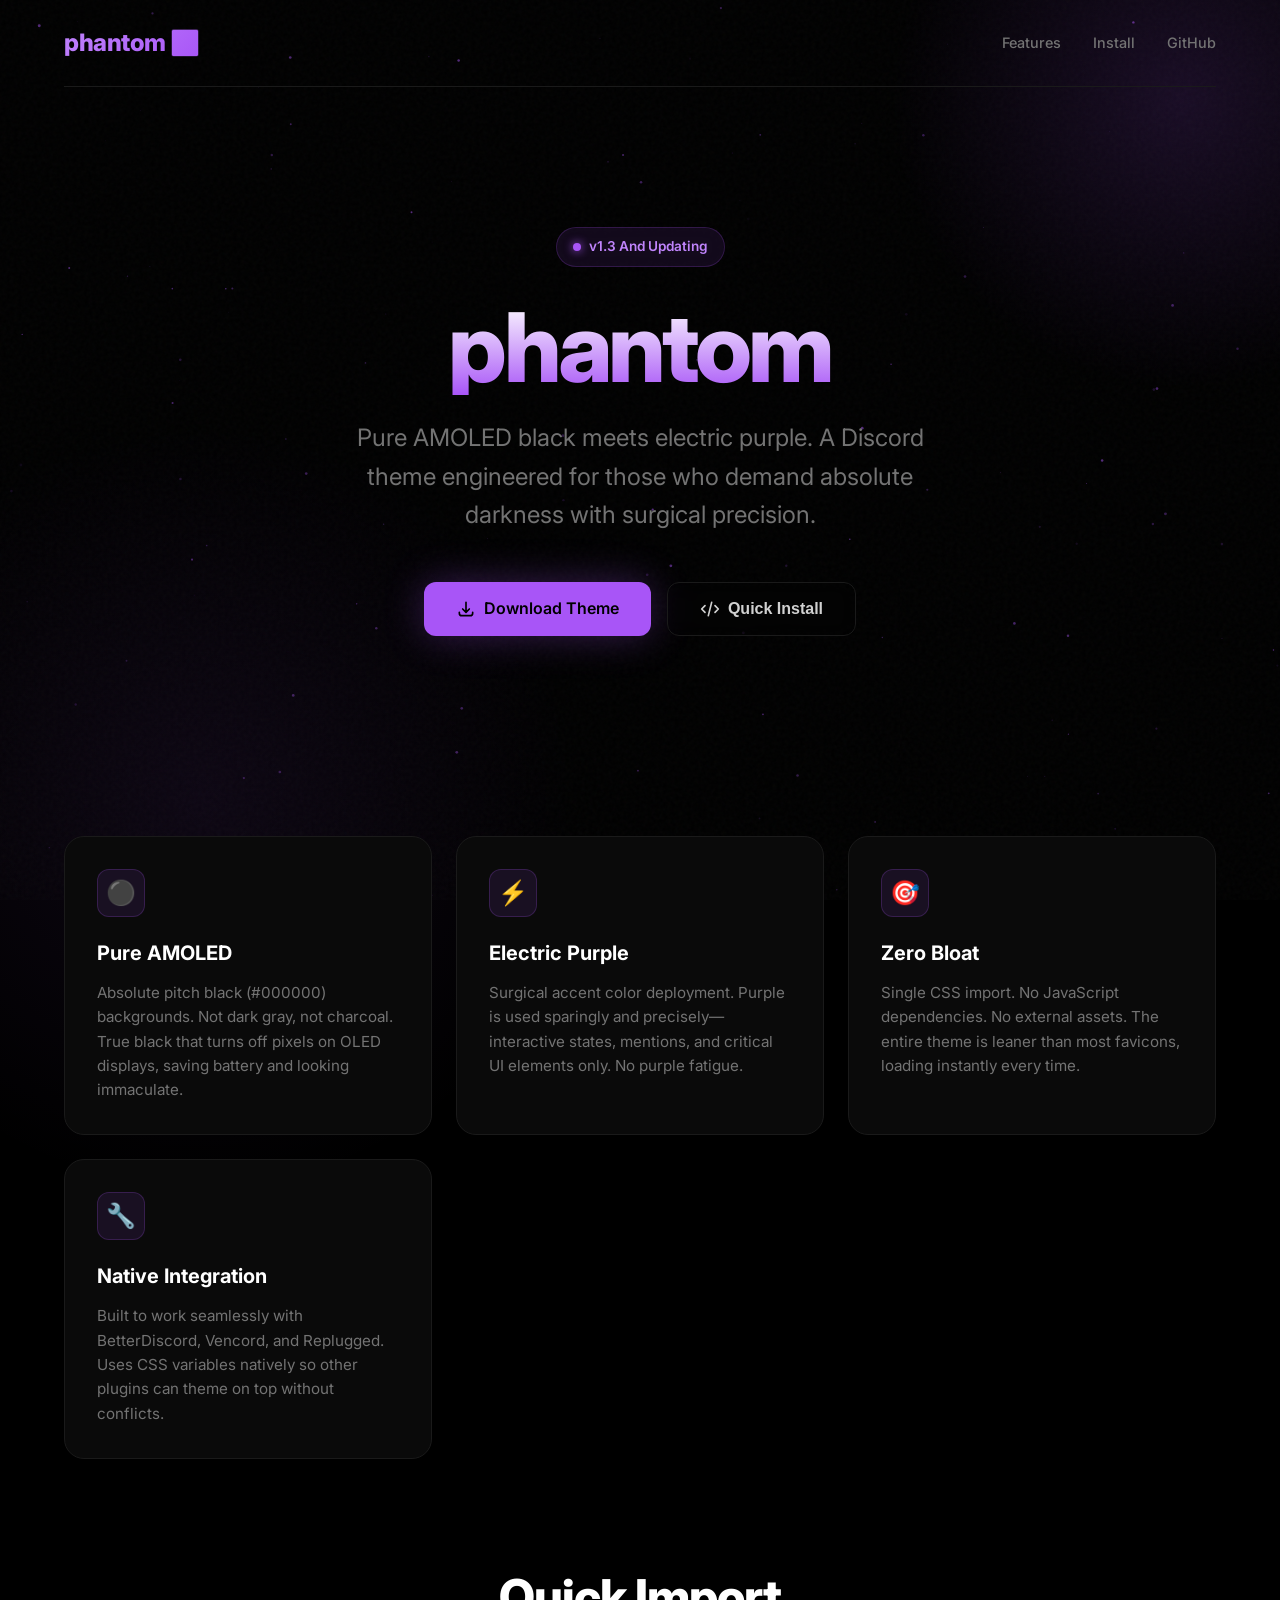
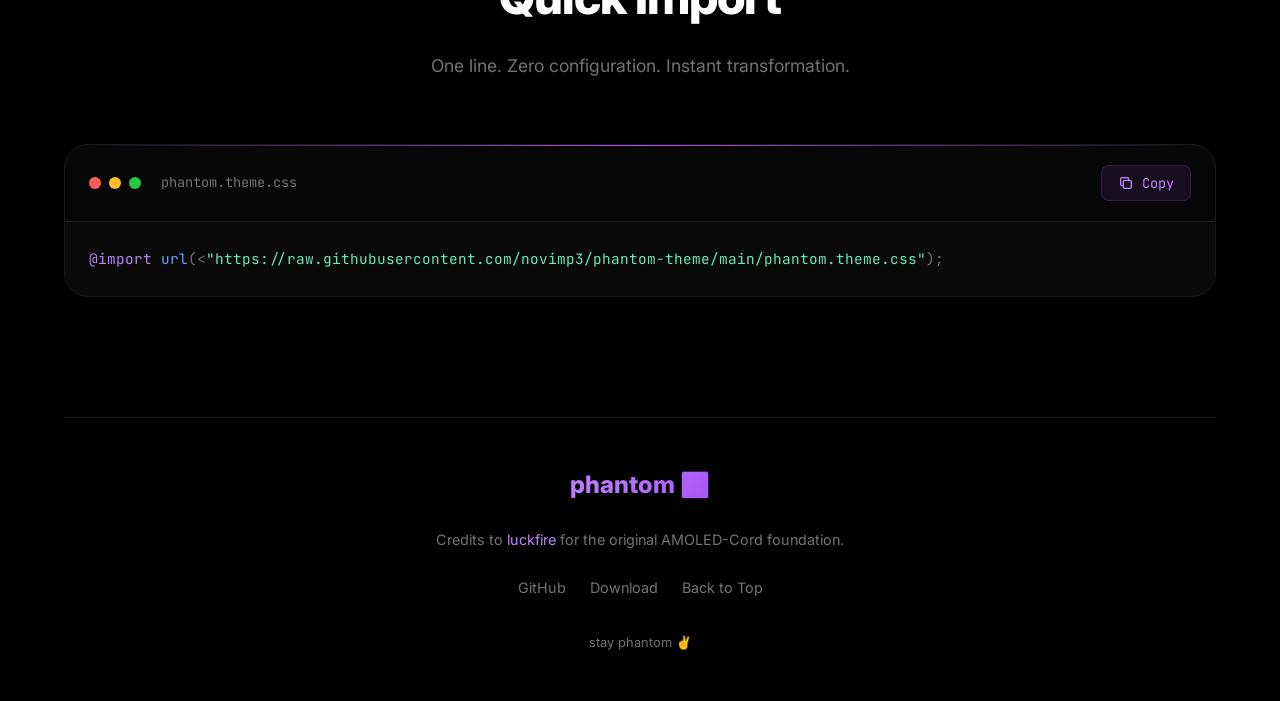
==== commit 1622383f: "Update index.html" ====
--- a/docs/index.html
+++ b/docs/index.html
@@ -600,7 +600,7 @@
         </nav>
 
         <section class="hero">
-            <div class="badge">v1.2 And Updating</div>
+            <div class="badge">v1.3 And Updating</div>
             <h1>phantom</h1>
             <p class="hero-subtitle">Pure AMOLED black meets electric purple. A Discord theme engineered for those who demand absolute darkness with surgical precision.</p>
             <div class="hero-cta">
